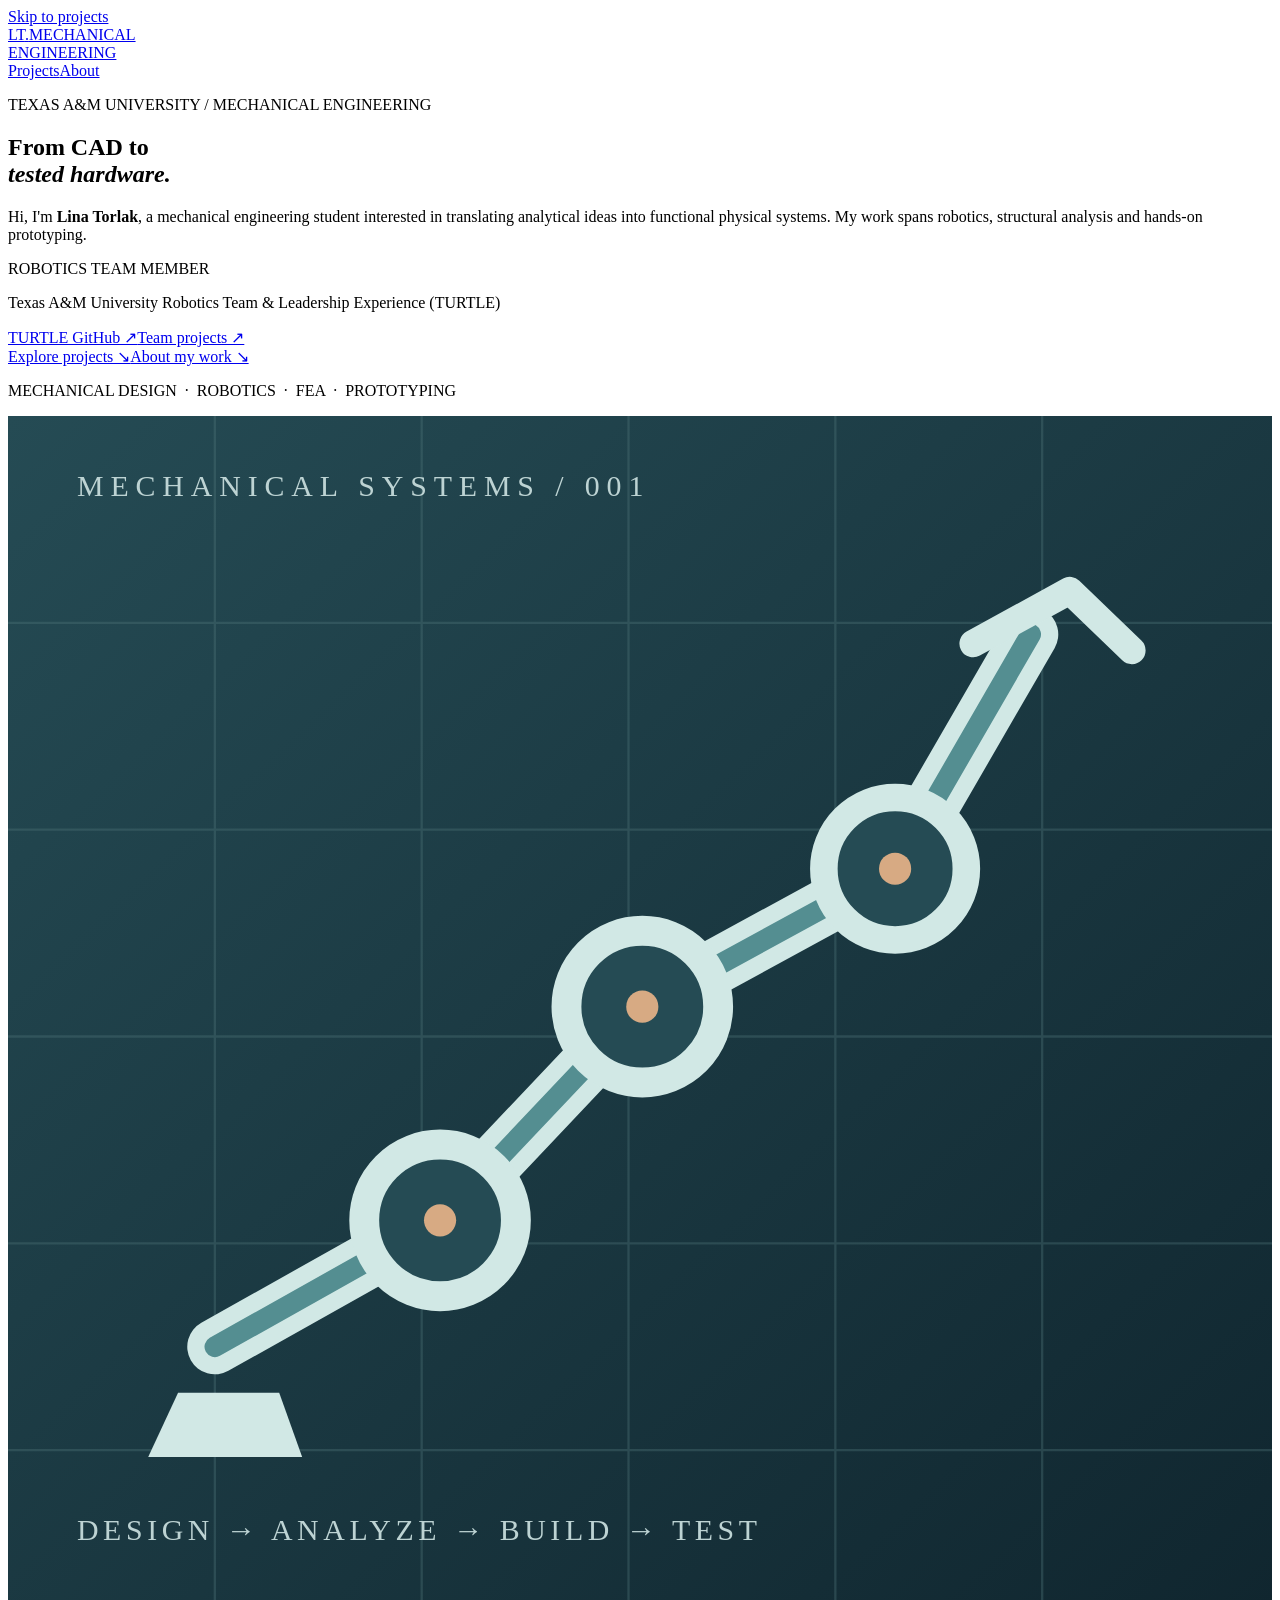
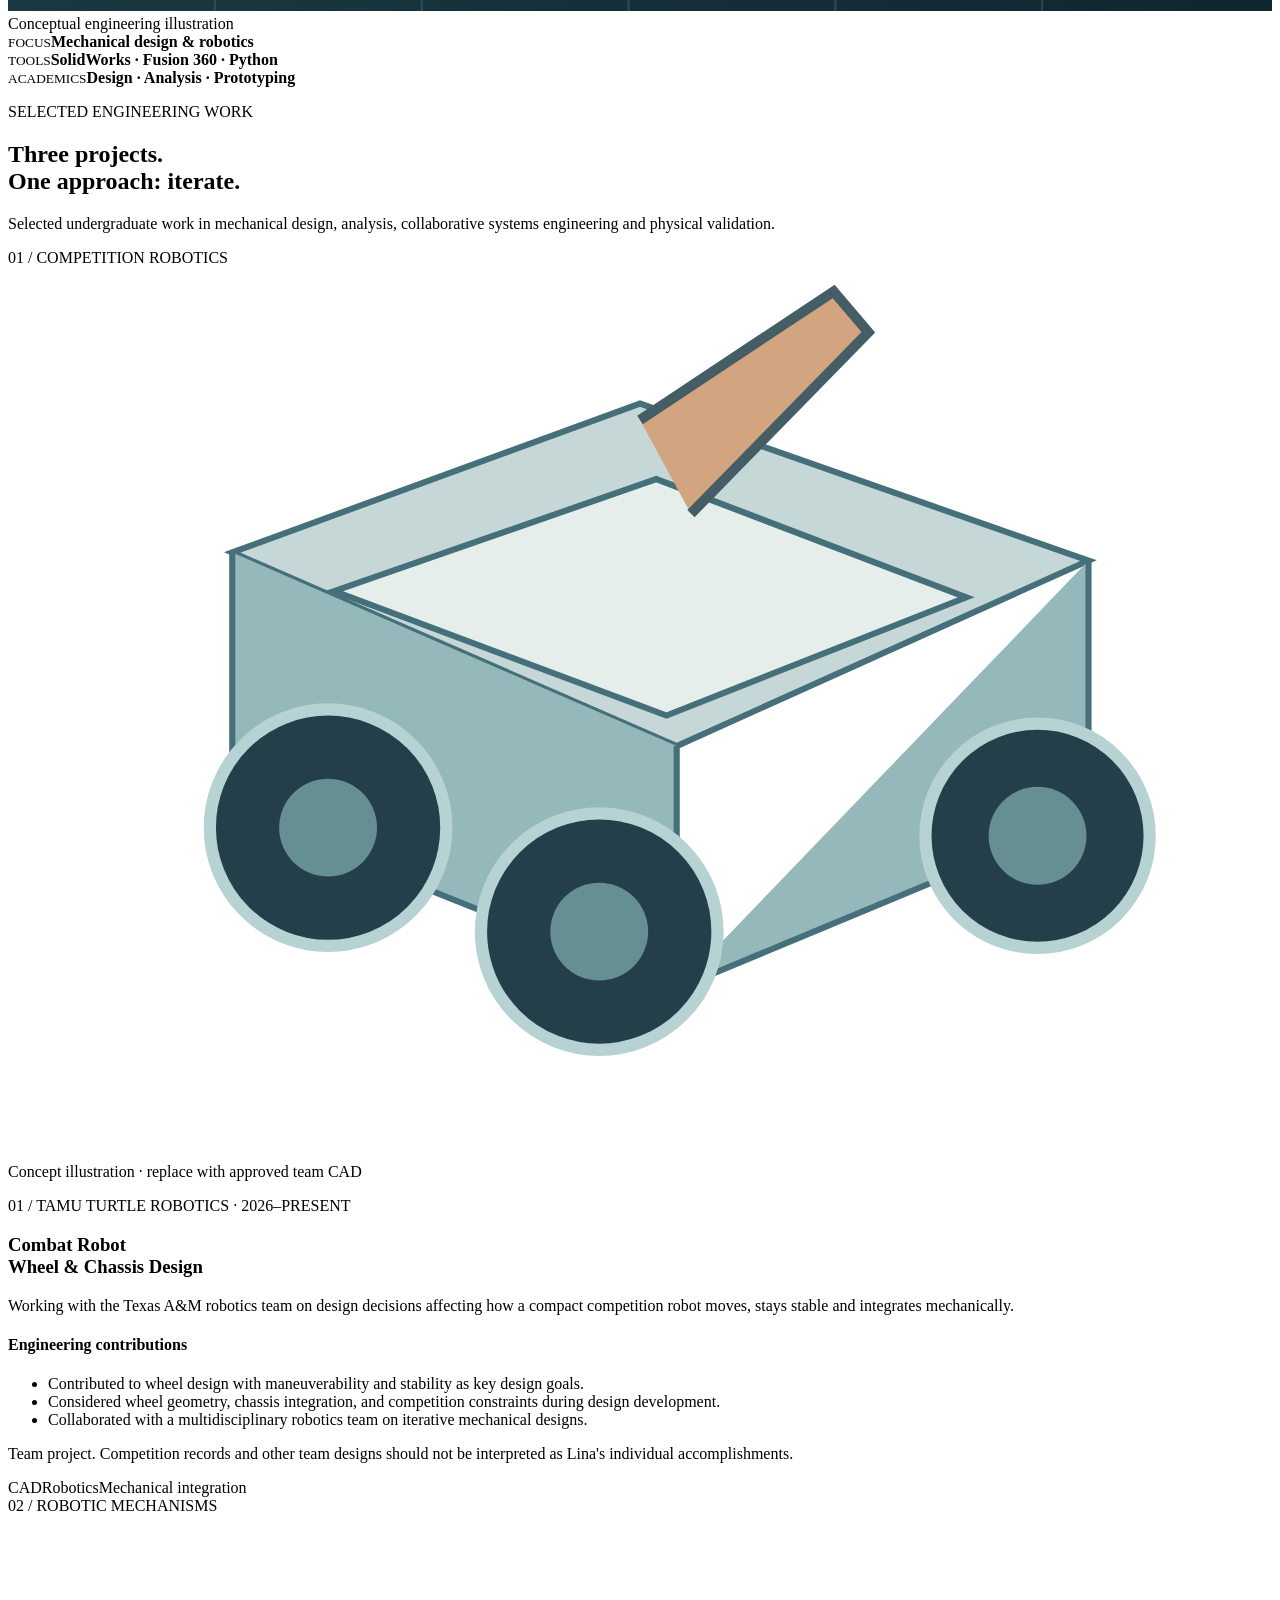
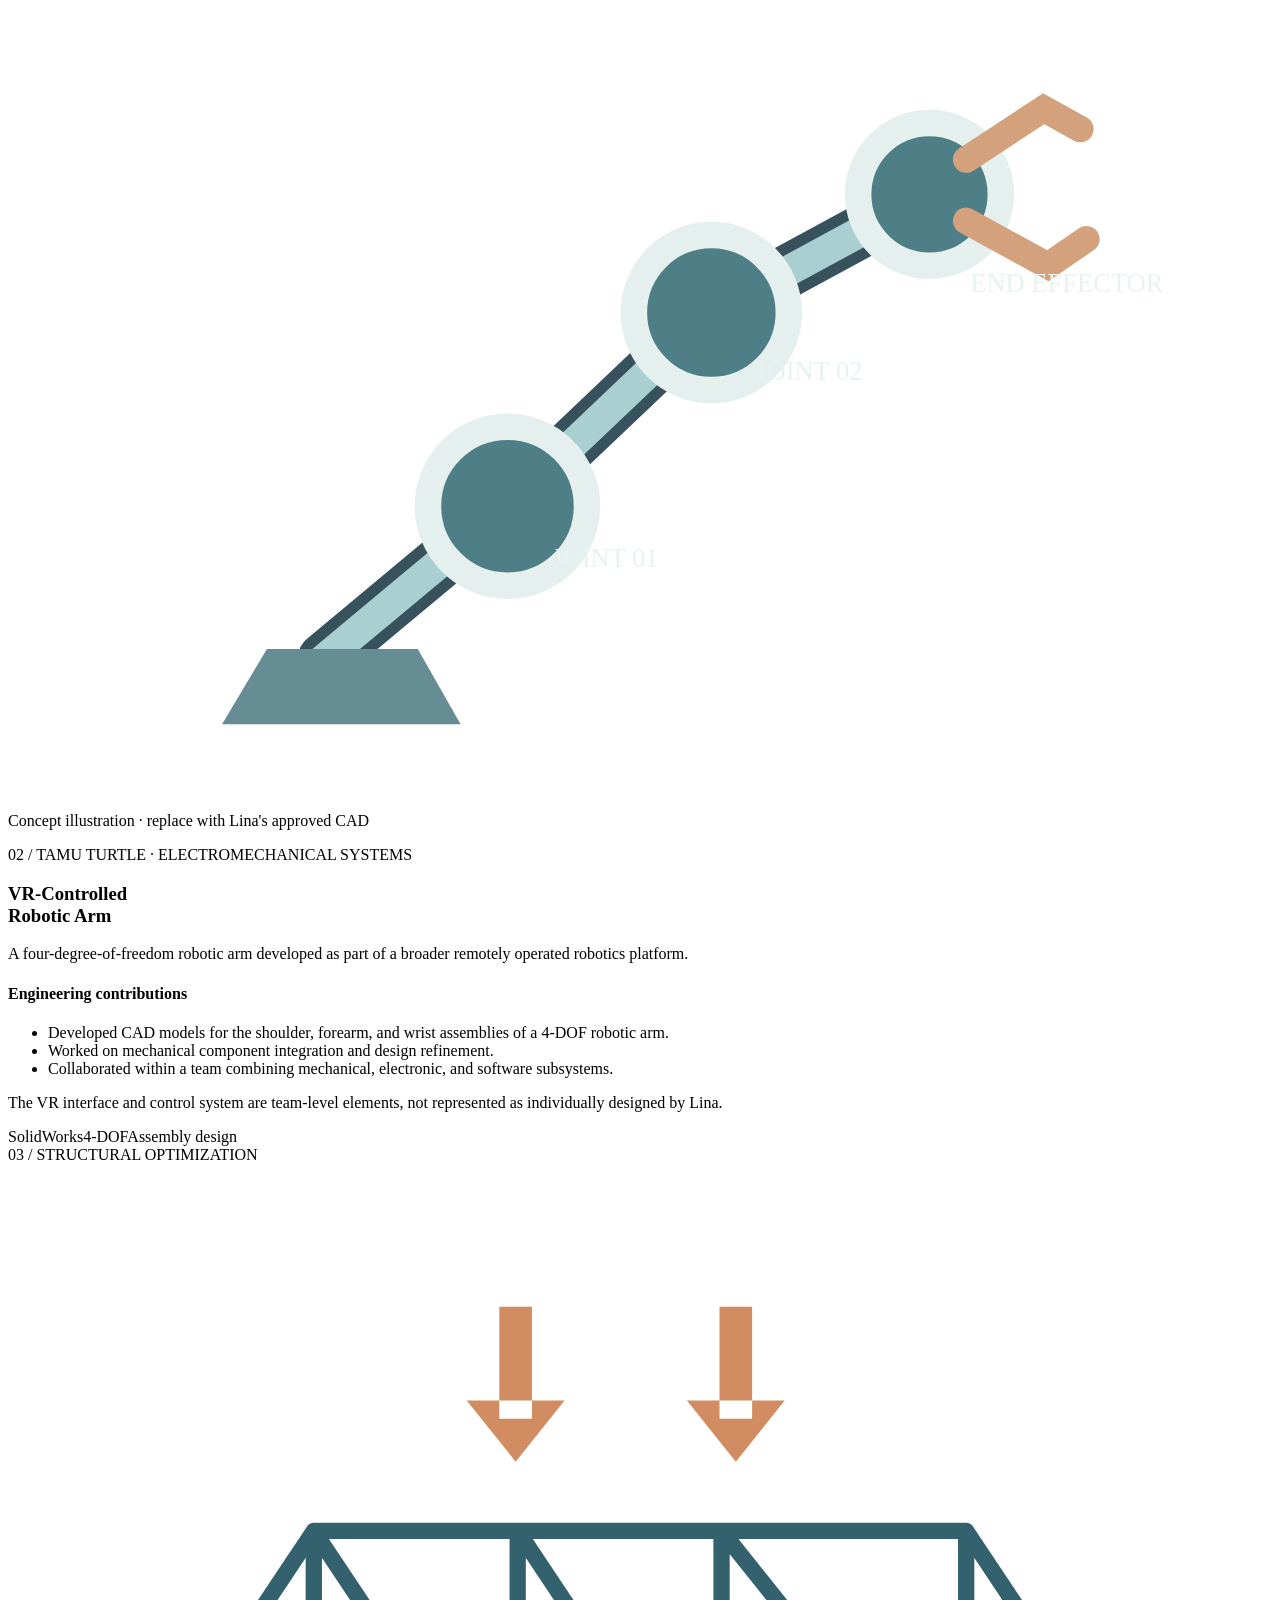
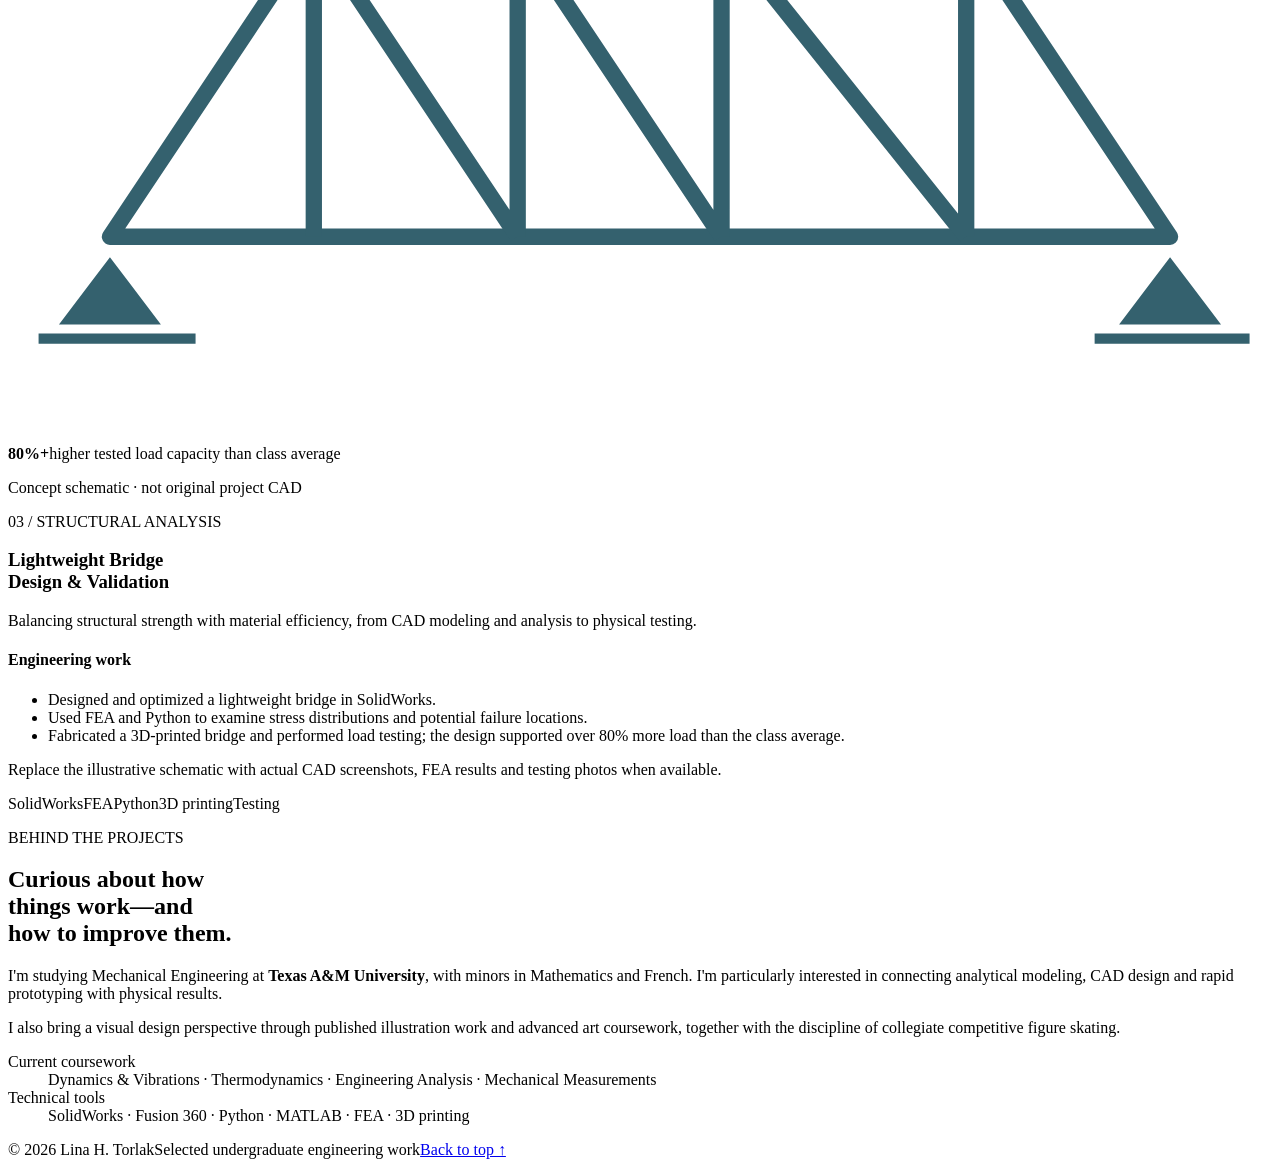
==== index.html @ 9b8ff9ad "Publish privacy-safe three-project portfolio with TURTLE affiliation" ====
<!doctype html>
<html lang="en">
<head>
<meta charset="utf-8"><meta name="viewport" content="width=device-width, initial-scale=1">
<meta name="description" content="Lina Torlak — mechanical engineering student at Texas A&M University. Robotics, CAD, structural analysis and prototype development.">
<meta name="theme-color" content="#10242b">
<title>Lina Torlak | Mechanical Engineering Portfolio</title>
<link rel="stylesheet" href="styles.css">
</head>
<body>
<a class="skip" href="#projects">Skip to projects</a>
<header class="site-header"><div class="wrap nav">
<a class="identity" href="#top"><span class="mark">LT<span>.</span></span><span>MECHANICAL<br>ENGINEERING</span></a>
<nav aria-label="Main navigation"><a href="#projects">Projects</a><a href="#about">About</a></nav>

</div></header>
<main id="top">
<section class="hero"><div class="wrap hero-grid">
<div>
<p class="eyebrow"><span class="signal"></span> TEXAS A&amp;M UNIVERSITY <span class="dim">/ MECHANICAL ENGINEERING</span></p>
<h1>From CAD to<br><em>tested hardware.</em></h1>
<p class="intro">Hi, I'm <strong>Lina Torlak</strong>, a mechanical engineering student interested in translating analytical ideas into functional physical systems. My work spans robotics, structural analysis and hands-on prototyping.</p>
<div class="affiliation"><span class="affiliation-label">ROBOTICS TEAM MEMBER</span><p>Texas A&amp;M University Robotics Team &amp; Leadership Experience (TURTLE)</p><div class="org-links"><a href="https://github.com/turtle-robotics" target="_blank" rel="noopener noreferrer">TURTLE GitHub ↗</a><a href="https://www.turtlerobotics.org/projects" target="_blank" rel="noopener noreferrer">Team projects ↗</a></div></div>
<div class="actions"><a class="btn primary" href="#projects">Explore projects ↘</a><a class="btn secondary" href="#about">About my work ↘</a></div>
<p class="meta">MECHANICAL DESIGN &nbsp;·&nbsp; ROBOTICS &nbsp;·&nbsp; FEA &nbsp;·&nbsp; PROTOTYPING</p>
</div>
<div class="hero-visual" aria-label="Graphic illustration of engineering structures">
<svg viewBox="0 0 550 520" role="img" aria-label="Geometric illustration of robotic joints and structural elements"><defs><linearGradient id="bg" x1="0" y1="0" x2="1" y2="1"><stop stop-color="#254b54"/><stop offset="1" stop-color="#10262f"/></linearGradient></defs><rect width="550" height="520" fill="url(#bg)"/><g stroke="#51777b" opacity=".36"><path d="M0 90H550M0 180H550M0 270H550M0 360H550M0 450H550M90 0V520M180 0V520M270 0V520M360 0V520M450 0V520"/></g><g stroke="#d1e8e5" stroke-linecap="round" stroke-linejoin="round" fill="none"><path d="M90 405L188 350L276 257L386 197L445 95" stroke-width="24"/><path d="M90 405L188 350L276 257L386 197L445 95" stroke="#548e91" stroke-width="9"/><circle cx="188" cy="350" r="33" fill="#254b54" stroke-width="13"/><circle cx="276" cy="257" r="33" fill="#254b54" stroke-width="13"/><circle cx="386" cy="197" r="31" fill="#254b54" stroke-width="12"/><path d="M420 99L462 76L489 102" stroke-width="12"/><path d="M74 425L118 425L128 453H61Z" fill="#d1e8e5" stroke="none"/></g><g fill="#d7aa83"><circle cx="188" cy="350" r="7"/><circle cx="276" cy="257" r="7"/><circle cx="386" cy="197" r="7"/></g><text x="30" y="35" fill="#bdd3d3" font-size="13" letter-spacing="3">MECHANICAL SYSTEMS / 001</text><text x="30" y="489" fill="#bdd3d3" font-size="13" letter-spacing="2">DESIGN → ANALYZE → BUILD → TEST</text></svg>
<span class="visual-note">Conceptual engineering illustration</span>
</div>
</div></section>
<div class="strip"><div class="wrap stats"><div><small>FOCUS</small><strong>Mechanical design &amp; robotics</strong></div><div><small>TOOLS</small><strong>SolidWorks · Fusion 360 · Python</strong></div><div><small>ACADEMICS</small><strong>Design · Analysis · Prototyping</strong></div></div></div>

<section class="work wrap" id="projects">
<div class="section-head"><div><p class="eyebrow dark">SELECTED ENGINEERING WORK</p><h2>Three projects.<br><span>One approach: iterate.</span></h2></div><p>Selected undergraduate work in mechanical design, analysis, collaborative systems engineering and physical validation.</p></div>

<article class="project"><div class="visual robot">
<div class="visual-number">01 / COMPETITION ROBOTICS</div>
<svg viewBox="0 0 620 430" role="img" aria-label="Conceptual technical diagram of a compact four wheel robot chassis"><g fill="none" stroke="#456f79" stroke-width="3"><path d="M110 140L310 67L530 144L328 235Z" fill="#c6d7d7"/><path d="M110 140V267L328 354V235M328 354L530 270V144" fill="#95b8bb"/><path d="M160 159L318 104L470 162L323 220Z" fill="#e5eeeb"/></g><g fill="#253f4a" stroke="#b7d2d3" stroke-width="6"><circle cx="157" cy="275" r="58"/><circle cx="290" cy="326" r="58"/><circle cx="505" cy="279" r="55"/></g><g fill="#668f93"><circle cx="157" cy="275" r="24"/><circle cx="290" cy="326" r="24"/><circle cx="505" cy="279" r="24"/></g><path d="M310 75L405 12L422 32L335 121" fill="#d2a47f" stroke="#455e65" stroke-width="5"/></svg>
<p class="visual-label">Concept illustration · replace with approved team CAD</p></div>
<div class="project-copy"><p class="project-kicker">01 / TAMU TURTLE ROBOTICS · 2026–PRESENT</p><h3>Combat Robot<br><span>Wheel &amp; Chassis Design</span></h3><p class="lead">Working with the Texas A&amp;M robotics team on design decisions affecting how a compact competition robot moves, stays stable and integrates mechanically.</p><h4>Engineering contributions</h4><ul><li>Contributed to wheel design with maneuverability and stability as key design goals.</li><li>Considered wheel geometry, chassis integration, and competition constraints during design development.</li><li>Collaborated with a multidisciplinary robotics team on iterative mechanical designs.</li></ul><p class="note">Team project. Competition records and other team designs should not be interpreted as Lina's individual accomplishments.</p><div class="tags"><span>CAD</span><span>Robotics</span><span>Mechanical integration</span></div></div></article>

<article class="project"><div class="visual arm"><div class="visual-number">02 / ROBOTIC MECHANISMS</div><svg viewBox="0 0 620 430" role="img" aria-label="Conceptual engineering schematic of an articulated four degree of freedom robot arm"><g fill="none" stroke="#37525d" stroke-width="26" stroke-linecap="round"><path d="M155 365L245 290L345 195L452 137"/></g><g fill="none" stroke="#aacfd0" stroke-width="15" stroke-linecap="round"><path d="M155 365L245 290L345 195L452 137"/></g><g fill="#4e7e86" stroke="#e4efee" stroke-width="13"><circle cx="245" cy="290" r="39"/><circle cx="345" cy="195" r="38"/><circle cx="452" cy="137" r="35"/></g><g stroke="#d4a17d" stroke-width="13" stroke-linecap="round" fill="none"><path d="M470 120L508 95L526 105M470 150L510 172L529 159"/></g><path d="M105 397H222L201 360H127Z" fill="#668c94"/><g fill="#e8f3f0" font-size="13"><text x="267" y="320">JOINT 01</text><text x="367" y="228">JOINT 02</text><text x="472" y="185">END EFFECTOR</text></g></svg><p class="visual-label">Concept illustration · replace with Lina's approved CAD</p></div><div class="project-copy"><p class="project-kicker">02 / TAMU TURTLE · ELECTROMECHANICAL SYSTEMS</p><h3>VR-Controlled<br><span>Robotic Arm</span></h3><p class="lead">A four-degree-of-freedom robotic arm developed as part of a broader remotely operated robotics platform.</p><h4>Engineering contributions</h4><ul><li>Developed CAD models for the shoulder, forearm, and wrist assemblies of a 4-DOF robotic arm.</li><li>Worked on mechanical component integration and design refinement.</li><li>Collaborated within a team combining mechanical, electronic, and software subsystems.</li></ul><p class="note">The VR interface and control system are team-level elements, not represented as individually designed by Lina.</p><div class="tags"><span>SolidWorks</span><span>4-DOF</span><span>Assembly design</span></div></div></article>

<article class="project"><div class="visual bridge"><div class="visual-number">03 / STRUCTURAL OPTIMIZATION</div><svg viewBox="0 0 620 430" role="img" aria-label="Concept truss bridge diagram with load arrows and supports"><g stroke="#34616e" stroke-width="8" fill="none" stroke-linejoin="round"><path d="M50 330H570L470 180H150Z"/><path d="M150 180V330M250 180V330M350 180V330M470 180V330M150 180L250 330M250 180L350 330M350 180L470 330"/></g><g fill="#d18c61"><path d="M241 70H257V125H241Z M225 116L249 146L273 116Z M349 70H365V125H349Z M333 116L357 146L381 116Z"/></g><g fill="#34616e"><path d="M50 340L25 373H75Z M570 340L545 373H595Z"/></g><path d="M15 380H92M533 380H609" stroke="#34616e" stroke-width="5"/></svg><div class="performance"><strong>80%+</strong><span>higher tested load capacity than class average</span></div><p class="visual-label">Concept schematic · not original project CAD</p></div><div class="project-copy"><p class="project-kicker">03 / STRUCTURAL ANALYSIS</p><h3>Lightweight Bridge<br><span>Design &amp; Validation</span></h3><p class="lead">Balancing structural strength with material efficiency, from CAD modeling and analysis to physical testing.</p><h4>Engineering work</h4><ul><li>Designed and optimized a lightweight bridge in SolidWorks.</li><li>Used FEA and Python to examine stress distributions and potential failure locations.</li><li>Fabricated a 3D-printed bridge and performed load testing; the design supported over 80% more load than the class average.</li></ul><p class="note">Replace the illustrative schematic with actual CAD screenshots, FEA results and testing photos when available.</p><div class="tags"><span>SolidWorks</span><span>FEA</span><span>Python</span><span>3D printing</span><span>Testing</span></div></div></article>
</section>
<section id="about" class="about"><div class="wrap about-grid"><div><p class="eyebrow dark">BEHIND THE PROJECTS</p><h2>Curious about how<br><span>things work—and<br>how to improve them.</span></h2></div><div><p>I'm studying Mechanical Engineering at <strong>Texas A&amp;M University</strong>, with minors in Mathematics and French. I'm particularly interested in connecting analytical modeling, CAD design and rapid prototyping with physical results.</p><p>I also bring a visual design perspective through published illustration work and advanced art coursework, together with the discipline of collegiate competitive figure skating.</p><dl><dt>Current coursework</dt><dd>Dynamics &amp; Vibrations · Thermodynamics · Engineering Analysis · Mechanical Measurements</dd><dt>Technical tools</dt><dd>SolidWorks · Fusion 360 · Python · MATLAB · FEA · 3D printing</dd></dl></div></div></section>

</main><footer><div class="wrap foot"><span>© 2026 Lina H. Torlak</span><span>Selected undergraduate engineering work</span><a href="#top">Back to top ↑</a></div></footer>
</body></html>
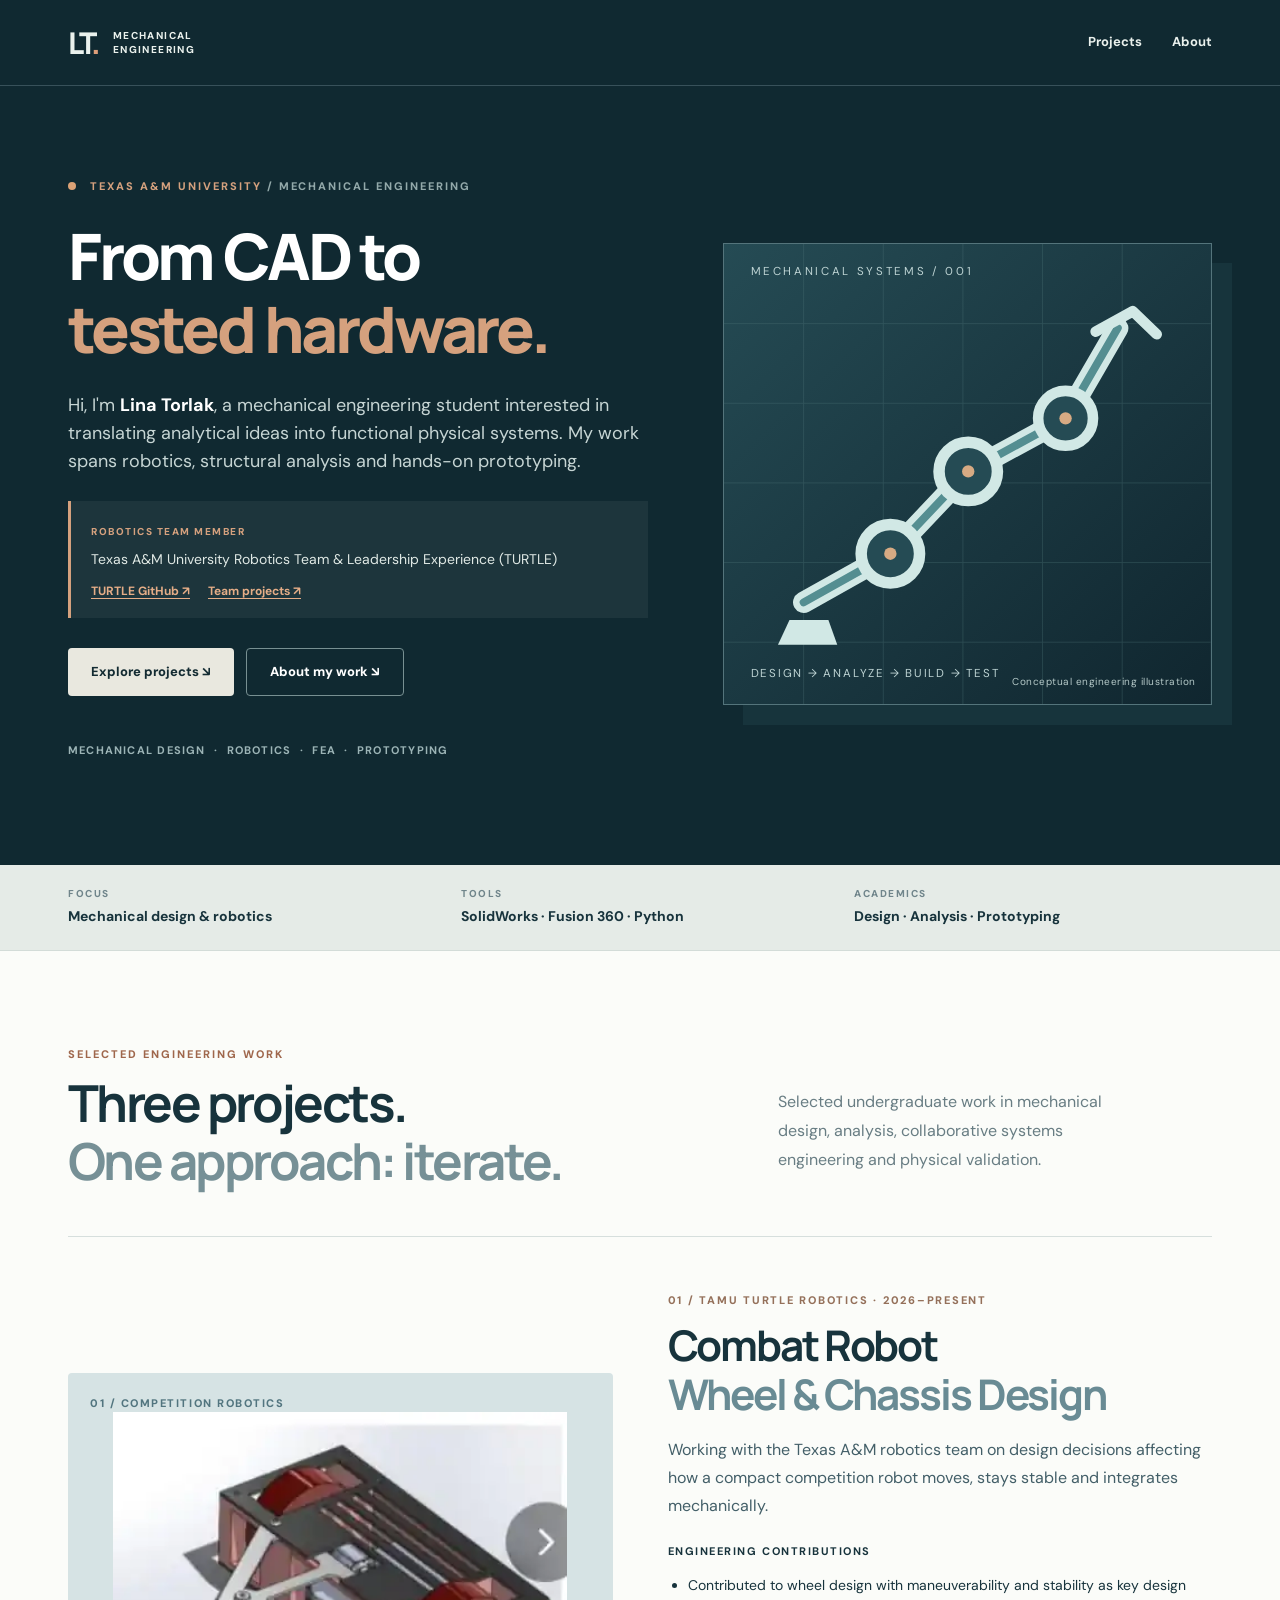
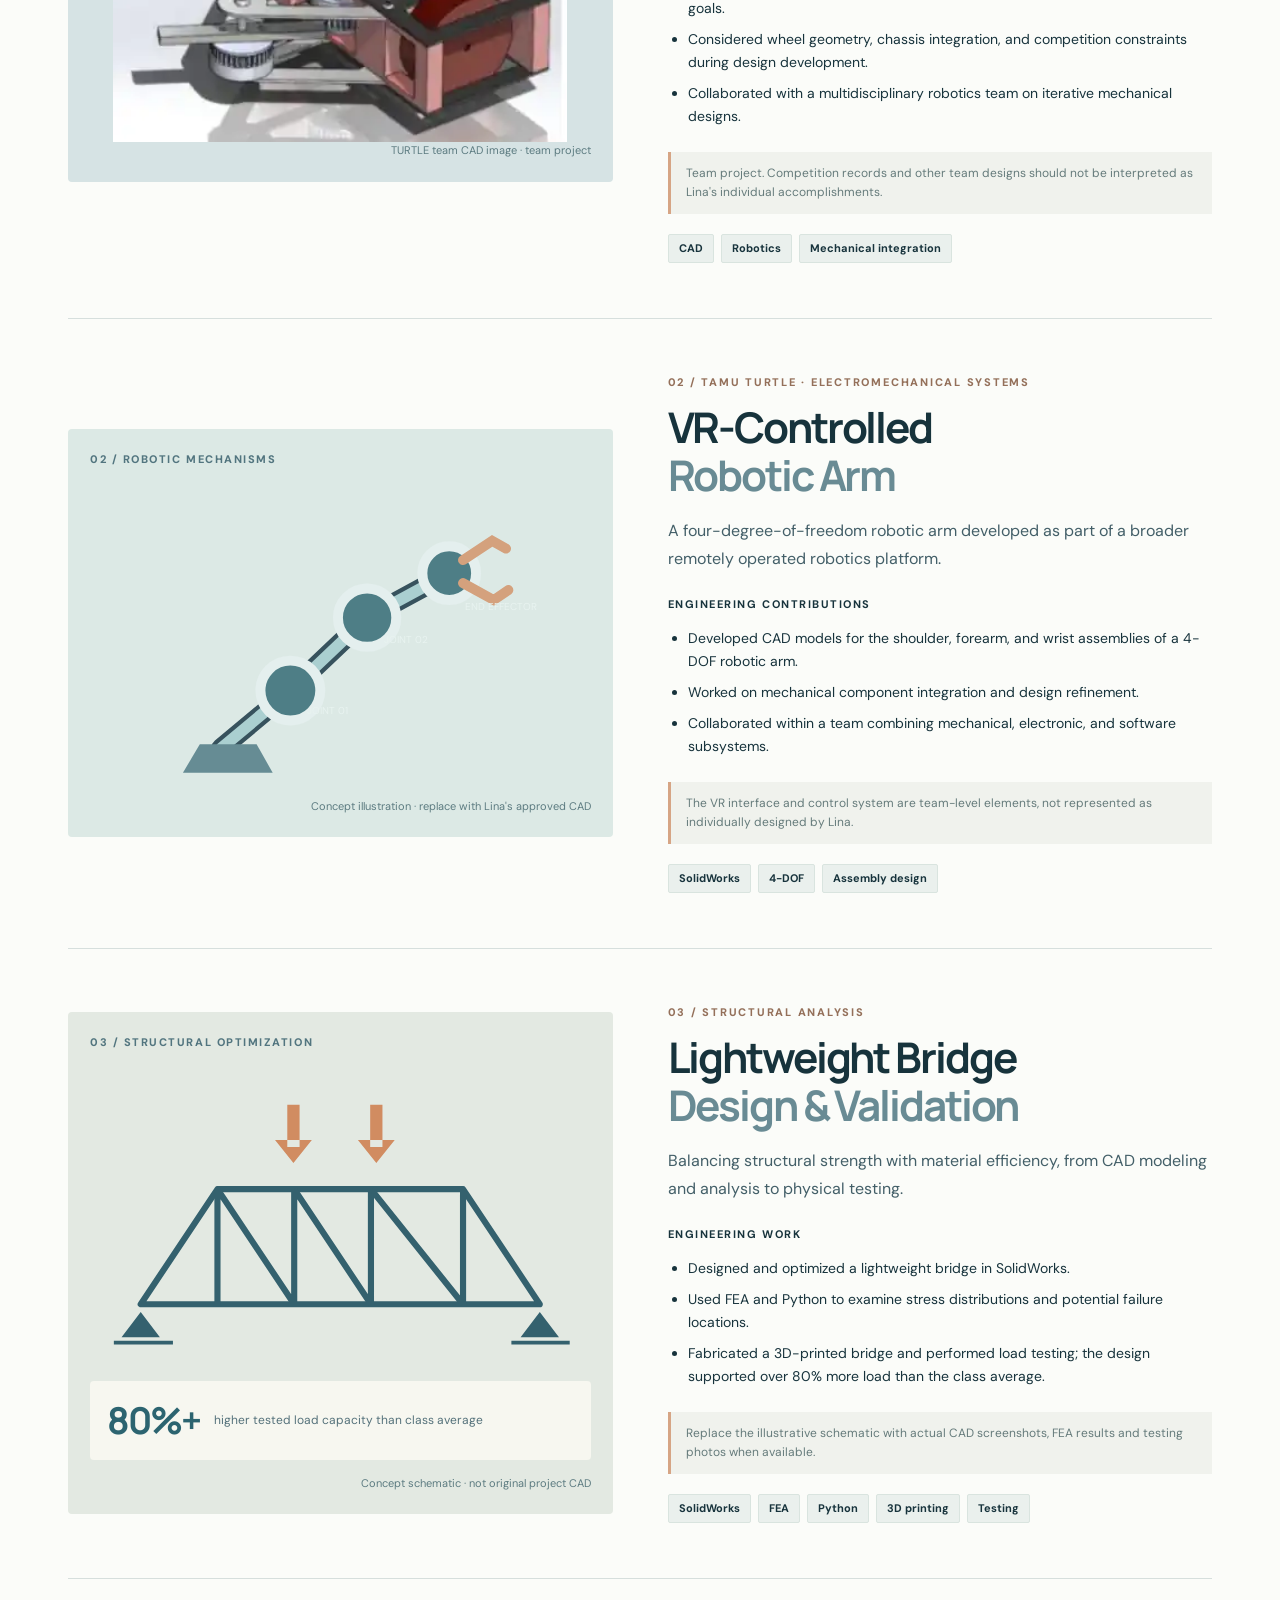
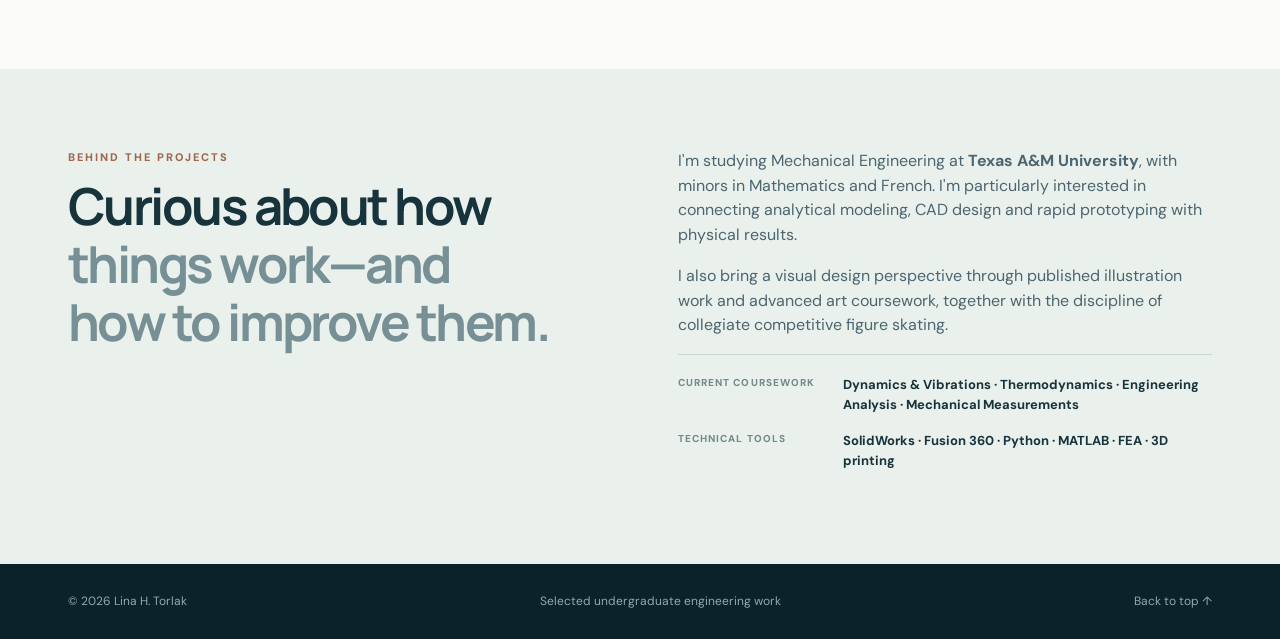
==== commit dc8773ca: "Replace Project 01 conceptual diagram with TURTLE combat robot CAD image" ====
--- a/index.html
+++ b/index.html
@@ -36,8 +36,8 @@
 
 <article class="project"><div class="visual robot">
 <div class="visual-number">01 / COMPETITION ROBOTICS</div>
-<svg viewBox="0 0 620 430" role="img" aria-label="Conceptual technical diagram of a compact four wheel robot chassis"><g fill="none" stroke="#456f79" stroke-width="3"><path d="M110 140L310 67L530 144L328 235Z" fill="#c6d7d7"/><path d="M110 140V267L328 354V235M328 354L530 270V144" fill="#95b8bb"/><path d="M160 159L318 104L470 162L323 220Z" fill="#e5eeeb"/></g><g fill="#253f4a" stroke="#b7d2d3" stroke-width="6"><circle cx="157" cy="275" r="58"/><circle cx="290" cy="326" r="58"/><circle cx="505" cy="279" r="55"/></g><g fill="#668f93"><circle cx="157" cy="275" r="24"/><circle cx="290" cy="326" r="24"/><circle cx="505" cy="279" r="24"/></g><path d="M310 75L405 12L422 32L335 121" fill="#d2a47f" stroke="#455e65" stroke-width="5"/></svg>
-<p class="visual-label">Concept illustration · replace with approved team CAD</p></div>
+<img src="assets/combat-robot-cad.webp" alt="CAD rendering from the Texas A&M TURTLE combat robotics portfolio showing a combat robot's chassis and mechanical assemblies" width="406" height="295" loading="lazy" decoding="async" style="display:block;width:100%;height:auto;max-height:330px;object-fit:contain;margin:auto;border-radius:5px">
+<p class="visual-label">TURTLE team CAD image · team project</p></div>
 <div class="project-copy"><p class="project-kicker">01 / TAMU TURTLE ROBOTICS · 2026–PRESENT</p><h3>Combat Robot<br><span>Wheel &amp; Chassis Design</span></h3><p class="lead">Working with the Texas A&amp;M robotics team on design decisions affecting how a compact competition robot moves, stays stable and integrates mechanically.</p><h4>Engineering contributions</h4><ul><li>Contributed to wheel design with maneuverability and stability as key design goals.</li><li>Considered wheel geometry, chassis integration, and competition constraints during design development.</li><li>Collaborated with a multidisciplinary robotics team on iterative mechanical designs.</li></ul><p class="note">Team project. Competition records and other team designs should not be interpreted as Lina's individual accomplishments.</p><div class="tags"><span>CAD</span><span>Robotics</span><span>Mechanical integration</span></div></div></article>
 
 <article class="project"><div class="visual arm"><div class="visual-number">02 / ROBOTIC MECHANISMS</div><svg viewBox="0 0 620 430" role="img" aria-label="Conceptual engineering schematic of an articulated four degree of freedom robot arm"><g fill="none" stroke="#37525d" stroke-width="26" stroke-linecap="round"><path d="M155 365L245 290L345 195L452 137"/></g><g fill="none" stroke="#aacfd0" stroke-width="15" stroke-linecap="round"><path d="M155 365L245 290L345 195L452 137"/></g><g fill="#4e7e86" stroke="#e4efee" stroke-width="13"><circle cx="245" cy="290" r="39"/><circle cx="345" cy="195" r="38"/><circle cx="452" cy="137" r="35"/></g><g stroke="#d4a17d" stroke-width="13" stroke-linecap="round" fill="none"><path d="M470 120L508 95L526 105M470 150L510 172L529 159"/></g><path d="M105 397H222L201 360H127Z" fill="#668c94"/><g fill="#e8f3f0" font-size="13"><text x="267" y="320">JOINT 01</text><text x="367" y="228">JOINT 02</text><text x="472" y="185">END EFFECTOR</text></g></svg><p class="visual-label">Concept illustration · replace with Lina's approved CAD</p></div><div class="project-copy"><p class="project-kicker">02 / TAMU TURTLE · ELECTROMECHANICAL SYSTEMS</p><h3>VR-Controlled<br><span>Robotic Arm</span></h3><p class="lead">A four-degree-of-freedom robotic arm developed as part of a broader remotely operated robotics platform.</p><h4>Engineering contributions</h4><ul><li>Developed CAD models for the shoulder, forearm, and wrist assemblies of a 4-DOF robotic arm.</li><li>Worked on mechanical component integration and design refinement.</li><li>Collaborated within a team combining mechanical, electronic, and software subsystems.</li></ul><p class="note">The VR interface and control system are team-level elements, not represented as individually designed by Lina.</p><div class="tags"><span>SolidWorks</span><span>4-DOF</span><span>Assembly design</span></div></div></article>
--- a/styles.css
+++ b/styles.css
@@ -0,0 +1,9 @@
+@import url('https://fonts.googleapis.com/css2?family=DM+Sans:wght@400;500;600;700&family=Manrope:wght@400;500;600;700;800&display=swap');
+:root{--ink:#17333c;--muted:#57717a;--accent:#cb956e;--cream:#f5f5f0;--line:#d6dfdd;--dark:#102931}
+*{box-sizing:border-box}html{scroll-behavior:smooth}body{margin:0;background:#fbfcf9;color:var(--ink);font-family:"DM Sans",Arial,sans-serif;font-size:16px;line-height:1.55}a{color:inherit}h1,h2,h3,p{margin-top:0}.wrap{max-width:1200px;margin:0 auto;padding-left:28px;padding-right:28px}.skip{position:absolute;left:-9999px}.skip:focus{left:16px;top:15px;z-index:99;background:white;padding:8px}.site-header{background:var(--dark);color:#eaf1ed;border-bottom:1px solid #38515a}.nav{display:flex;align-items:center;justify-content:space-between;min-height:85px;gap:22px}.identity{display:flex;gap:14px;align-items:center;text-decoration:none;font-size:10px;letter-spacing:.14em;line-height:1.4;font-weight:800}.mark{font-family:Manrope,sans-serif;font-size:30px;font-weight:800;letter-spacing:-.08em}.mark span{color:#dd9e79}.nav nav{display:flex;gap:30px}.nav nav a,.nav-contact{text-decoration:none;font-size:13px;font-weight:700}.nav nav a:hover,.nav-contact:hover{color:#e4ae83}.nav-contact{border:1px solid #61777c;padding:11px 17px;border-radius:4px}.hero{background:var(--dark);color:white;overflow:hidden}.hero-grid{padding-top:92px;padding-bottom:95px;display:grid;grid-template-columns:1.1fr .9fr;gap:58px;align-items:center}.eyebrow{letter-spacing:.18em;font-size:11px;font-weight:800;color:#d5a17e}.eyebrow.dark{color:#9f674c}.signal{display:inline-block;border-radius:50%;background:#dba276;width:8px;height:8px;margin-right:9px}.dim{color:#93a9aa}h1,h2,h3{font-family:Manrope,Arial,sans-serif;letter-spacing:-.05em;line-height:1.14}h1{font-size:clamp(46px,5vw,72px);font-weight:800;margin:25px 0 26px}h1 em,.contact h2 em{color:#d5a17e;font-style:normal}.intro{color:#c6d5d4;font-size:18px;max-width:575px}.intro strong{color:white}.actions{display:flex;gap:12px;margin:30px 0 46px;flex-wrap:wrap}.btn{display:inline-flex;text-decoration:none;align-items:center;padding:13px 23px;border-radius:4px;font-weight:800;font-size:13px}.primary{background:#e9e8df;color:#132b32}.secondary{border:1px solid #789092;color:white}.btn:hover{transform:translateY(-2px)}.meta{font-size:11px;color:#9cb4b6;letter-spacing:.11em;font-weight:700}.hero-visual{position:relative;background:#1d3c46;border:1px solid #54747b;box-shadow:20px 20px 0 #17343c}.hero-visual svg{display:block;width:100%;height:auto}.visual-note{position:absolute;bottom:15px;right:15px;color:#b5c9c8;font-size:10px;letter-spacing:.05em}.strip{background:#e5ebe7;border-bottom:1px solid #d3dcd8}.stats{display:grid;grid-template-columns:repeat(3,1fr);gap:35px;padding-top:21px;padding-bottom:22px}.stats div{display:grid;gap:5px}.stats small{color:#70858b;letter-spacing:.15em;font-weight:800;font-size:10px}.stats strong{font-size:14px}.work{padding-top:95px;padding-bottom:90px}.section-head{display:grid;grid-template-columns:1.2fr .8fr;gap:60px;align-items:end;margin-bottom:46px}.section-head h2,.about h2{font-size:clamp(32px,4vw,51px);margin:10px 0 0}.section-head h2 span,.about h2 span{color:#769096}.section-head>p{max-width:350px;color:#687d83;line-height:1.8}.project{display:grid;grid-template-columns:1fr 1fr;gap:55px;padding:55px 0;border-top:1px solid var(--line);align-items:center}.project:last-child{border-bottom:1px solid var(--line)}.visual{min-height:400px;border-radius:4px;padding:22px;background:#e3edec;display:flex;flex-direction:column;justify-content:space-between;overflow:hidden}.visual svg{width:100%;max-height:330px}.visual-number{color:#52757f;font-size:11px;letter-spacing:.14em;font-weight:800}.visual-label{font-size:11px;color:#5c7b80;text-align:right;margin:0}.robot{background:#d6e3e4}.arm{background:#dce9e5}.bridge{background:#e3e9e2}.performance{display:flex;align-items:center;gap:13px;background:#f7f7f0;padding:11px 17px;border-radius:4px;margin:0 0 15px}.performance strong{font-size:37px;font-family:Manrope;letter-spacing:-.05em;color:#2c6470}.performance span{font-size:12px;color:#54717a;line-height:1.3}.project-kicker{color:#94705a;font-size:11px;letter-spacing:.16em;font-weight:800}.project h3{font-size:clamp(29px,3.3vw,45px);margin:12px 0 18px}.project h3 span{color:#698b94}.lead{font-size:16px;color:#435f68;line-height:1.75}.project h4{text-transform:uppercase;font-size:11px;letter-spacing:.14em;margin-top:23px;margin-bottom:10px}.project ul{padding-left:20px;margin:0}.project li{padding:4px 0;line-height:1.65;font-size:14px}.note{border-left:3px solid #d6a585;background:#f0f2ed;padding:12px 15px;margin:20px 0;color:#657b7b;font-size:12px}.tags{display:flex;flex-wrap:wrap;gap:7px}.tags span{background:#eaf0ed;border:1px solid #d9e4df;padding:5px 10px;font-size:11px;font-weight:700;border-radius:2px}.about{background:#eaf0eb;padding:80px 0}.about-grid{display:grid;grid-template-columns:1fr 1fr;gap:75px}.about-grid p{color:#4b6670}.about dl{display:grid;grid-template-columns:150px 1fr;gap:15px;border-top:1px solid #c9d6d1;padding-top:20px;font-size:13px}.about dt{color:#718a8c;text-transform:uppercase;font-size:10px;letter-spacing:.11em;font-weight:800}.about dd{margin:0;font-weight:700}.contact{background:var(--dark);color:white;padding:85px 0}.contact-grid{display:grid;grid-template-columns:1.2fr .8fr;gap:50px;align-items:end}.contact h2{font-size:clamp(34px,4vw,57px);margin:10px 0 18px}.contact p:not(.eyebrow){color:#b0c3c3;max-width:450px}.links{display:grid;gap:0}.links a{font-size:19px;font-weight:800;text-decoration:none;border-bottom:1px solid #4c676e;padding:20px 0}.links a:hover{color:#d5a17e}footer{background:#0b222a;color:#91aaae;font-size:12px}.foot{min-height:75px;display:flex;gap:20px;justify-content:space-between;align-items:center}.foot a{text-decoration:none}
+@media(max-width:820px){.nav nav{gap:15px}.nav-contact{display:none}.hero-grid{grid-template-columns:1fr;padding-top:55px;padding-bottom:55px;gap:40px}.hero-visual{max-width:550px}.stats{gap:15px}.section-head,.project,.about-grid,.contact-grid{grid-template-columns:1fr;gap:25px}.work{padding-top:65px;padding-bottom:65px}.project{padding:40px 0}.visual{min-height:330px}.section-head{margin-bottom:22px}.about{padding:60px 0}.contact{padding:60px 0}}
+@media(max-width:530px){.wrap{padding-left:20px;padding-right:20px}.nav{min-height:72px}.nav nav{gap:12px}.nav nav a{font-size:12px}.identity{gap:8px;font-size:8px}.mark{font-size:25px}h1{font-size:44px}.intro{font-size:16px}.meta{font-size:10px}.stats{grid-template-columns:1fr}.stats div{padding:5px 0}.visual{min-height:260px}.project h3{font-size:30px}.about dl{grid-template-columns:1fr;gap:5px}.about dd{margin-bottom:12px}.foot{flex-direction:column;align-items:start;justify-content:center;padding-top:16px;padding-bottom:16px;gap:5px}}
+@media(prefers-reduced-motion:reduce){html{scroll-behavior:auto}.btn:hover{transform:none}}
+
+/* Public student team affiliation */
+.affiliation{max-width:580px;margin:25px 0 10px;padding:17px 20px;border-left:3px solid #d5a17e;background:rgba(255,255,255,.055)}.affiliation-label{font-size:10px;letter-spacing:.15em;font-weight:800;color:#d5a17e}.affiliation p{font-size:14px;color:#e0e9e5;margin:7px 0 11px}.org-links{display:flex;flex-wrap:wrap;gap:18px}.org-links a{color:#e5ad87;text-decoration:underline;text-underline-offset:3px;font-size:12px;font-weight:700}.org-links a:hover{color:white}
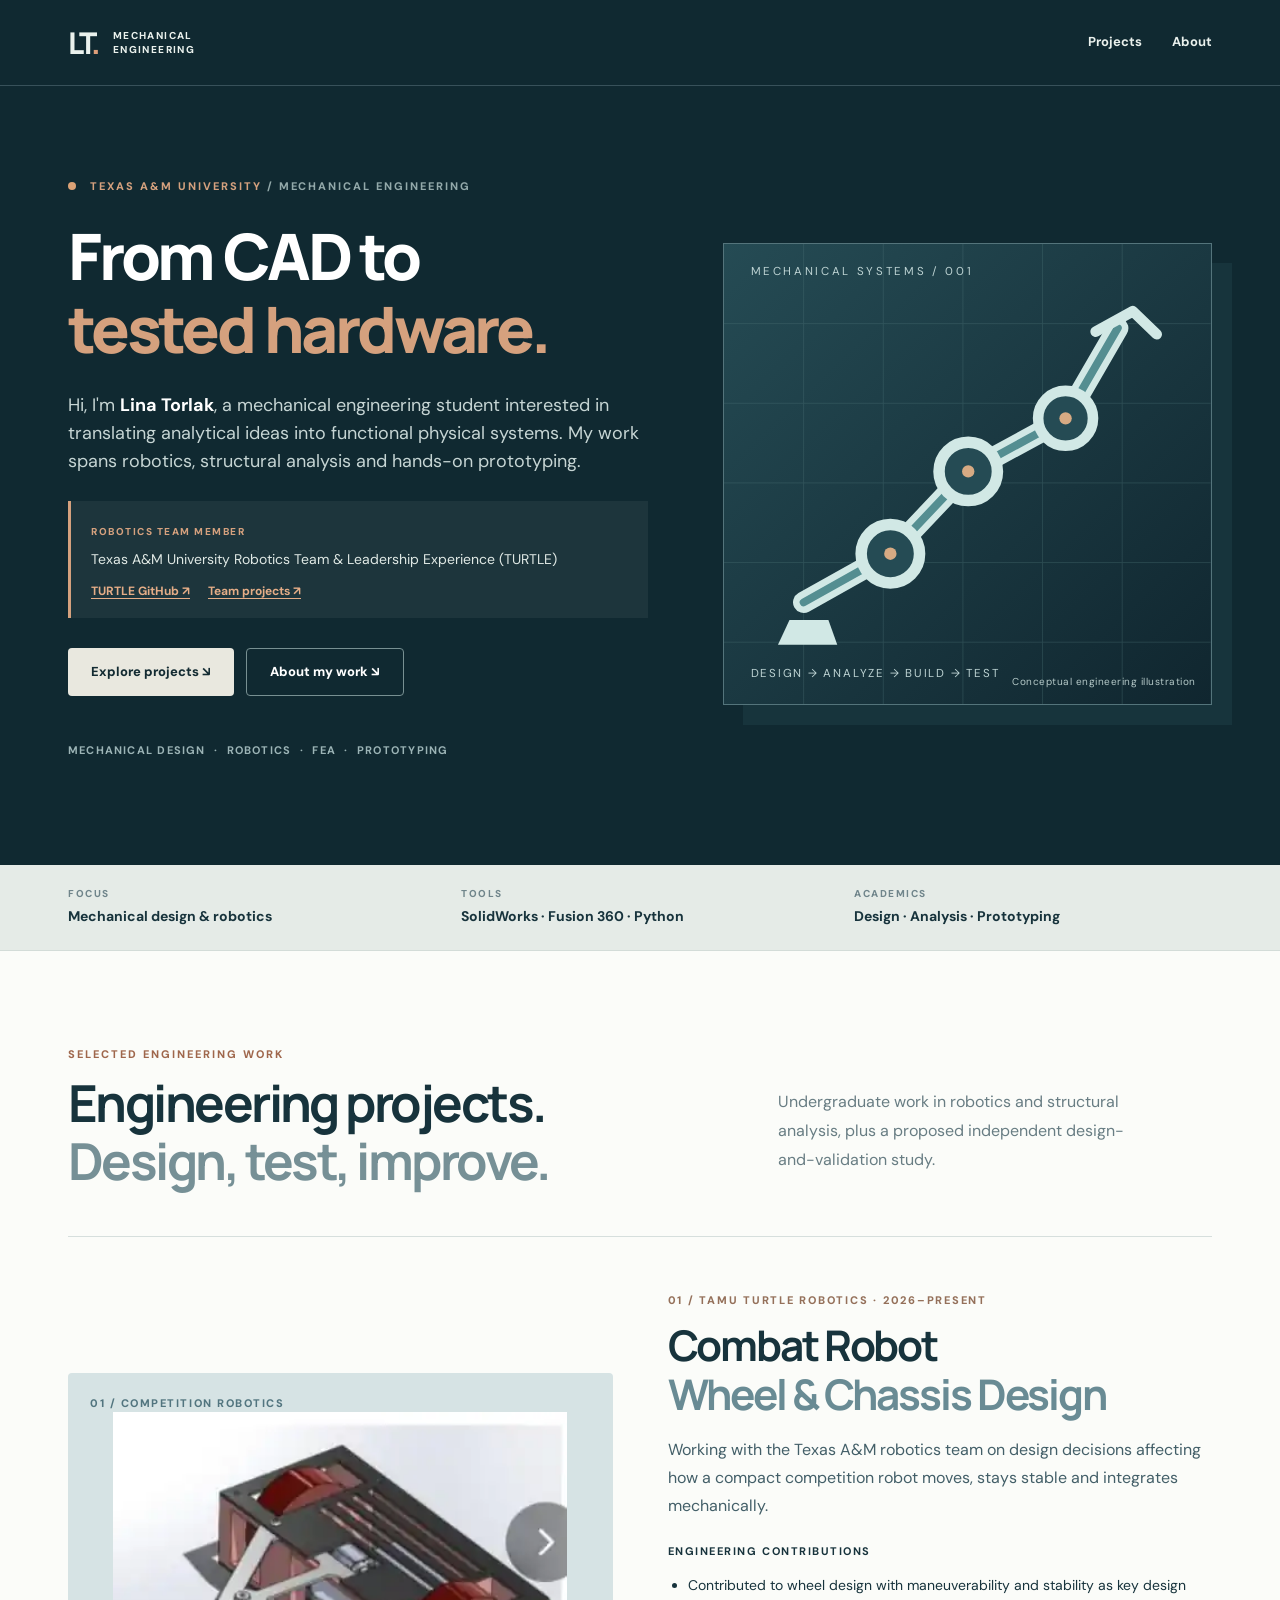
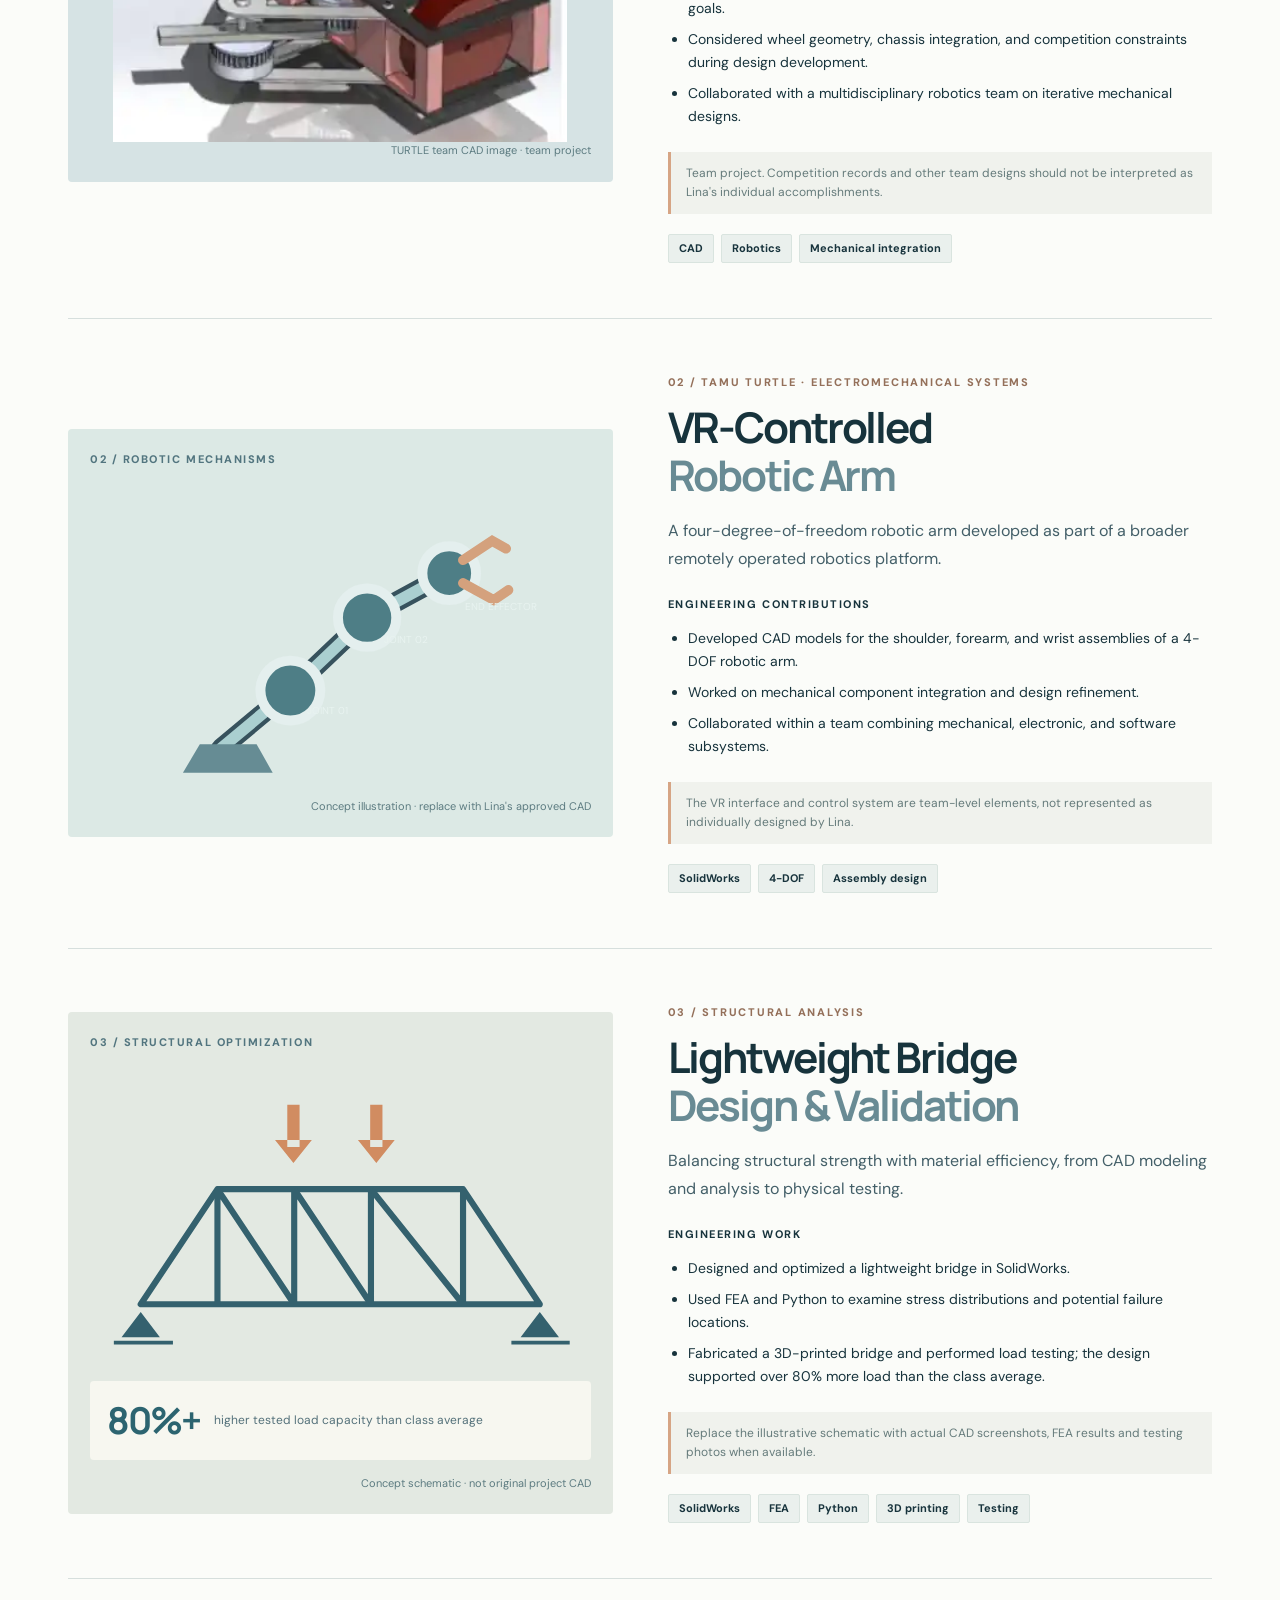
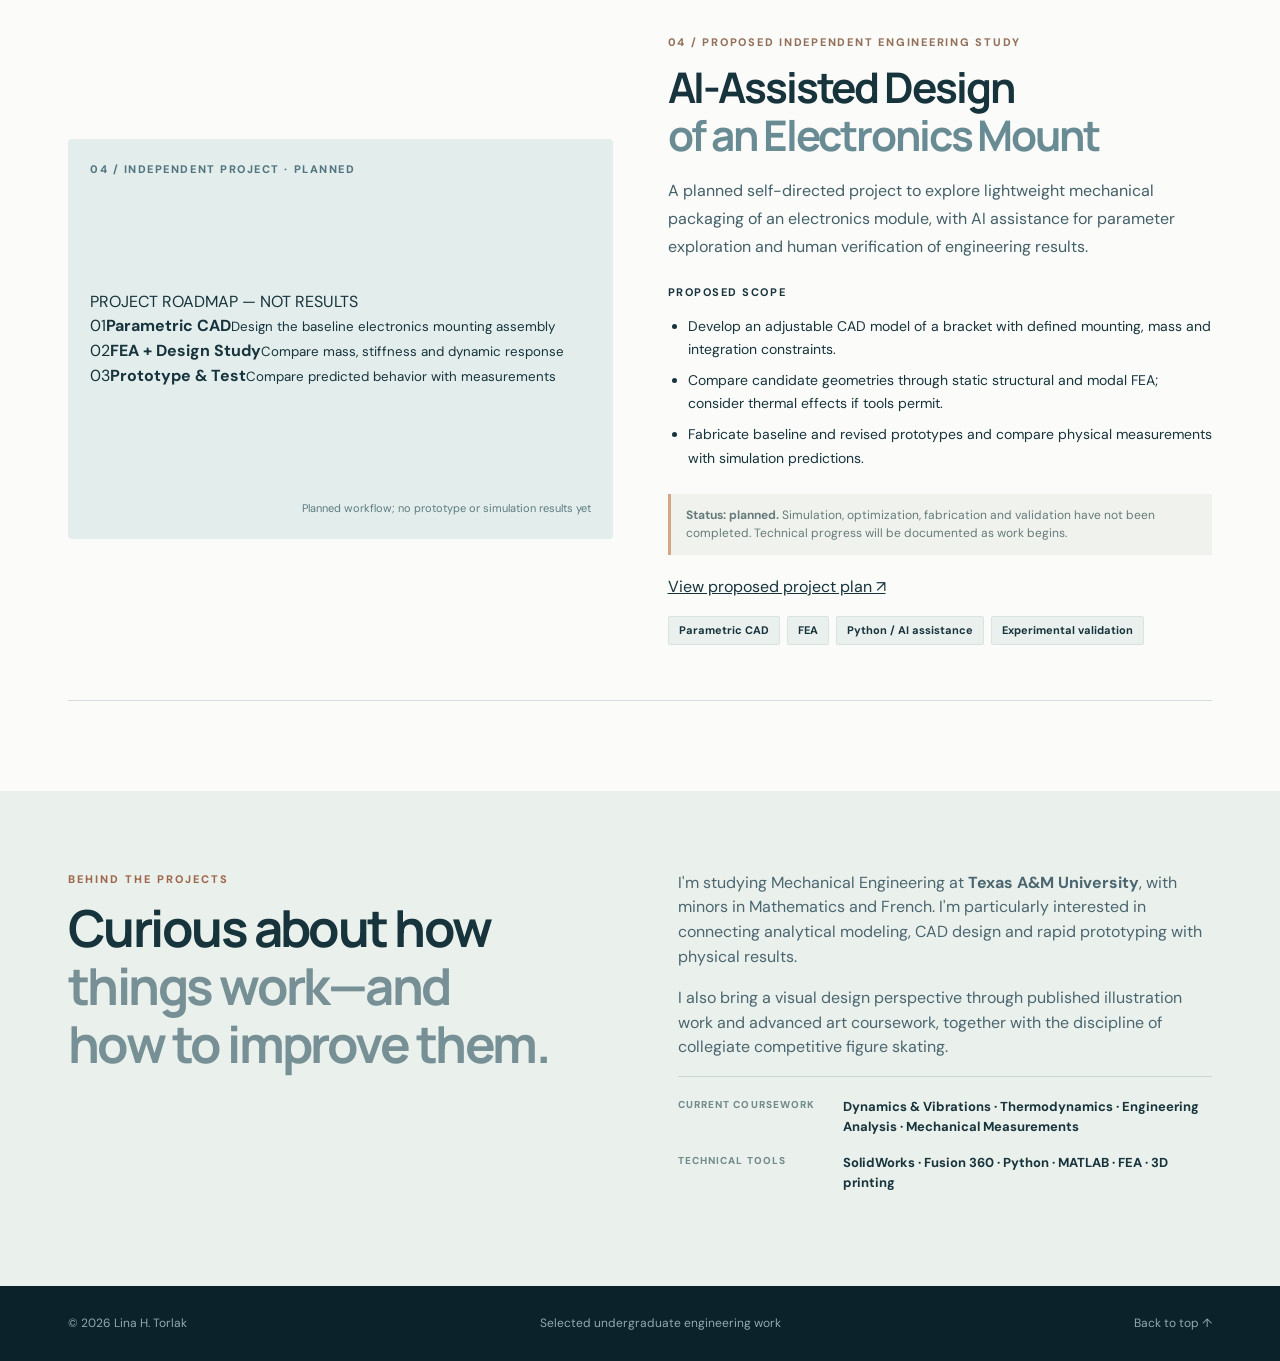
==== commit 57f29a61: "Add transparent planned AI-assisted electronics mount study to portfolio" ====
--- a/index.html
+++ b/index.html
@@ -32,7 +32,7 @@
 <div class="strip"><div class="wrap stats"><div><small>FOCUS</small><strong>Mechanical design &amp; robotics</strong></div><div><small>TOOLS</small><strong>SolidWorks · Fusion 360 · Python</strong></div><div><small>ACADEMICS</small><strong>Design · Analysis · Prototyping</strong></div></div></div>
 
 <section class="work wrap" id="projects">
-<div class="section-head"><div><p class="eyebrow dark">SELECTED ENGINEERING WORK</p><h2>Three projects.<br><span>One approach: iterate.</span></h2></div><p>Selected undergraduate work in mechanical design, analysis, collaborative systems engineering and physical validation.</p></div>
+<div class="section-head"><div><p class="eyebrow dark">SELECTED ENGINEERING WORK</p><h2>Engineering projects.<br><span>Design, test, improve.</span></h2></div><p>Undergraduate work in robotics and structural analysis, plus a proposed independent design-and-validation study.</p></div>
 
 <article class="project"><div class="visual robot">
 <div class="visual-number">01 / COMPETITION ROBOTICS</div>
@@ -43,6 +43,33 @@
 <article class="project"><div class="visual arm"><div class="visual-number">02 / ROBOTIC MECHANISMS</div><svg viewBox="0 0 620 430" role="img" aria-label="Conceptual engineering schematic of an articulated four degree of freedom robot arm"><g fill="none" stroke="#37525d" stroke-width="26" stroke-linecap="round"><path d="M155 365L245 290L345 195L452 137"/></g><g fill="none" stroke="#aacfd0" stroke-width="15" stroke-linecap="round"><path d="M155 365L245 290L345 195L452 137"/></g><g fill="#4e7e86" stroke="#e4efee" stroke-width="13"><circle cx="245" cy="290" r="39"/><circle cx="345" cy="195" r="38"/><circle cx="452" cy="137" r="35"/></g><g stroke="#d4a17d" stroke-width="13" stroke-linecap="round" fill="none"><path d="M470 120L508 95L526 105M470 150L510 172L529 159"/></g><path d="M105 397H222L201 360H127Z" fill="#668c94"/><g fill="#e8f3f0" font-size="13"><text x="267" y="320">JOINT 01</text><text x="367" y="228">JOINT 02</text><text x="472" y="185">END EFFECTOR</text></g></svg><p class="visual-label">Concept illustration · replace with Lina's approved CAD</p></div><div class="project-copy"><p class="project-kicker">02 / TAMU TURTLE · ELECTROMECHANICAL SYSTEMS</p><h3>VR-Controlled<br><span>Robotic Arm</span></h3><p class="lead">A four-degree-of-freedom robotic arm developed as part of a broader remotely operated robotics platform.</p><h4>Engineering contributions</h4><ul><li>Developed CAD models for the shoulder, forearm, and wrist assemblies of a 4-DOF robotic arm.</li><li>Worked on mechanical component integration and design refinement.</li><li>Collaborated within a team combining mechanical, electronic, and software subsystems.</li></ul><p class="note">The VR interface and control system are team-level elements, not represented as individually designed by Lina.</p><div class="tags"><span>SolidWorks</span><span>4-DOF</span><span>Assembly design</span></div></div></article>
 
 <article class="project"><div class="visual bridge"><div class="visual-number">03 / STRUCTURAL OPTIMIZATION</div><svg viewBox="0 0 620 430" role="img" aria-label="Concept truss bridge diagram with load arrows and supports"><g stroke="#34616e" stroke-width="8" fill="none" stroke-linejoin="round"><path d="M50 330H570L470 180H150Z"/><path d="M150 180V330M250 180V330M350 180V330M470 180V330M150 180L250 330M250 180L350 330M350 180L470 330"/></g><g fill="#d18c61"><path d="M241 70H257V125H241Z M225 116L249 146L273 116Z M349 70H365V125H349Z M333 116L357 146L381 116Z"/></g><g fill="#34616e"><path d="M50 340L25 373H75Z M570 340L545 373H595Z"/></g><path d="M15 380H92M533 380H609" stroke="#34616e" stroke-width="5"/></svg><div class="performance"><strong>80%+</strong><span>higher tested load capacity than class average</span></div><p class="visual-label">Concept schematic · not original project CAD</p></div><div class="project-copy"><p class="project-kicker">03 / STRUCTURAL ANALYSIS</p><h3>Lightweight Bridge<br><span>Design &amp; Validation</span></h3><p class="lead">Balancing structural strength with material efficiency, from CAD modeling and analysis to physical testing.</p><h4>Engineering work</h4><ul><li>Designed and optimized a lightweight bridge in SolidWorks.</li><li>Used FEA and Python to examine stress distributions and potential failure locations.</li><li>Fabricated a 3D-printed bridge and performed load testing; the design supported over 80% more load than the class average.</li></ul><p class="note">Replace the illustrative schematic with actual CAD screenshots, FEA results and testing photos when available.</p><div class="tags"><span>SolidWorks</span><span>FEA</span><span>Python</span><span>3D printing</span><span>Testing</span></div></div></article>
+<article class="project project-planned" id="ai-electronics-mount">
+  <div class="visual planned-visual">
+    <div class="visual-number">04 / INDEPENDENT PROJECT · PLANNED</div>
+    <div class="planned-viz" aria-label="Planned design and validation process">
+      <span class="planned-viz-label">PROJECT ROADMAP — NOT RESULTS</span>
+      <div class="planned-step"><span>01</span><strong>Parametric CAD</strong><small>Design the baseline electronics mounting assembly</small></div>
+      <div class="planned-step"><span>02</span><strong>FEA + Design Study</strong><small>Compare mass, stiffness and dynamic response</small></div>
+      <div class="planned-step"><span>03</span><strong>Prototype &amp; Test</strong><small>Compare predicted behavior with measurements</small></div>
+    </div>
+    <p class="visual-label">Planned workflow; no prototype or simulation results yet</p>
+  </div>
+  <div class="project-copy">
+    <p class="project-kicker">04 / PROPOSED INDEPENDENT ENGINEERING STUDY</p>
+    <h3>AI-Assisted Design<br><span>of an Electronics Mount</span></h3>
+    <p class="lead">A planned self-directed project to explore lightweight mechanical packaging of an electronics module, with AI assistance for parameter exploration and human verification of engineering results.</p>
+    <h4>Proposed scope</h4>
+    <ul>
+      <li>Develop an adjustable CAD model of a bracket with defined mounting, mass and integration constraints.</li>
+      <li>Compare candidate geometries through static structural and modal FEA; consider thermal effects if tools permit.</li>
+      <li>Fabricate baseline and revised prototypes and compare physical measurements with simulation predictions.</li>
+    </ul>
+    <p class="note"><strong>Status: planned.</strong> Simulation, optimization, fabrication and validation have not been completed. Technical progress will be documented as work begins.</p>
+    <p><a class="project-roadmap-link" href="projects/ai-electronics-mount.html">View proposed project plan ↗</a></p>
+    <div class="tags"><span>Parametric CAD</span><span>FEA</span><span>Python / AI assistance</span><span>Experimental validation</span></div>
+  </div>
+</article>
+
 </section>
 <section id="about" class="about"><div class="wrap about-grid"><div><p class="eyebrow dark">BEHIND THE PROJECTS</p><h2>Curious about how<br><span>things work—and<br>how to improve them.</span></h2></div><div><p>I'm studying Mechanical Engineering at <strong>Texas A&amp;M University</strong>, with minors in Mathematics and French. I'm particularly interested in connecting analytical modeling, CAD design and rapid prototyping with physical results.</p><p>I also bring a visual design perspective through published illustration work and advanced art coursework, together with the discipline of collegiate competitive figure skating.</p><dl><dt>Current coursework</dt><dd>Dynamics &amp; Vibrations · Thermodynamics · Engineering Analysis · Mechanical Measurements</dd><dt>Technical tools</dt><dd>SolidWorks · Fusion 360 · Python · MATLAB · FEA · 3D printing</dd></dl></div></div></section>
 
